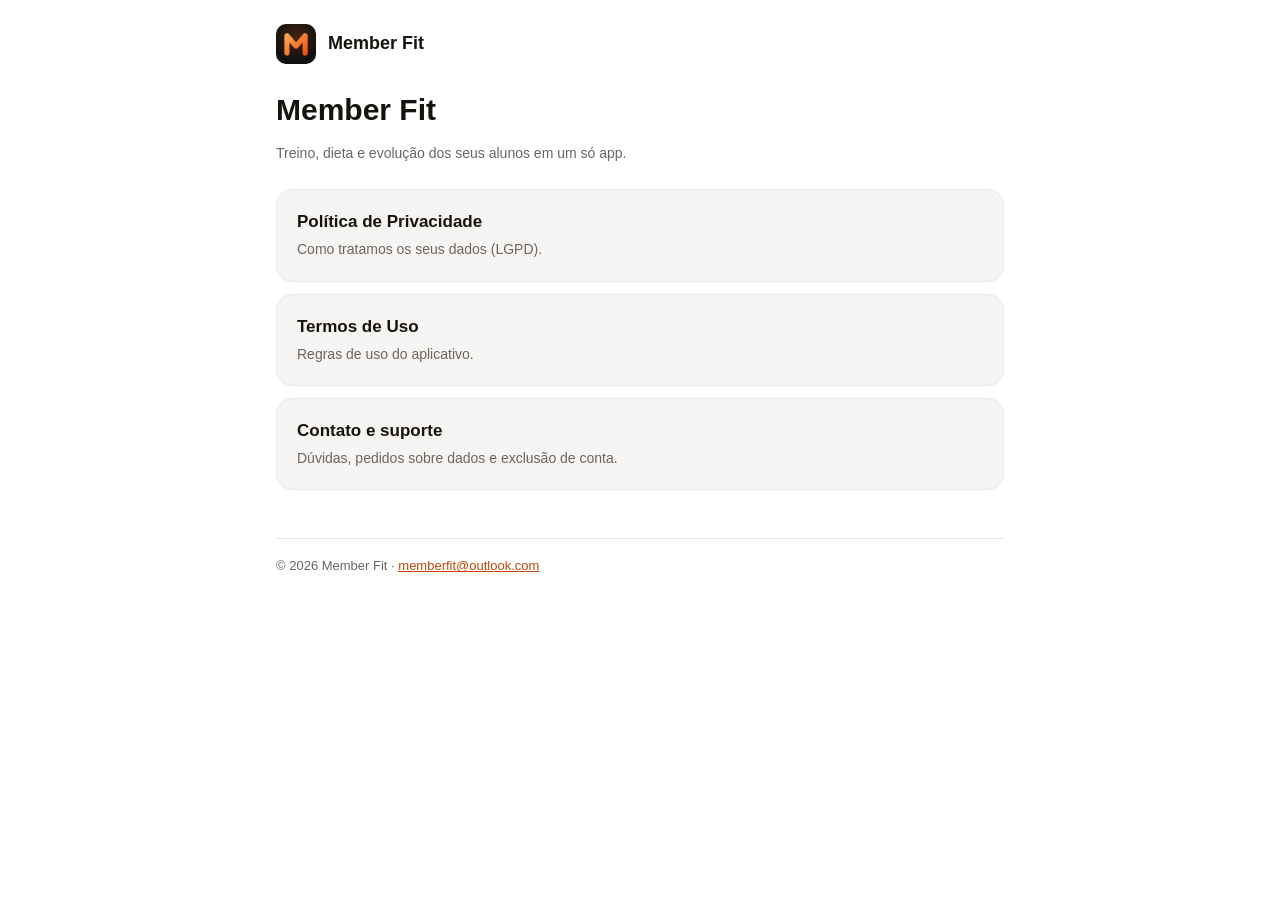
==== index.html @ 859892b5 "Add files via upload" ====
<!doctype html>
<html lang="pt-BR">
<head>
<meta charset="utf-8">
<meta name="viewport" content="width=device-width, initial-scale=1">
<title>Member Fit</title>
<meta name="description" content="Member Fit — treino, dieta e evolução dos seus alunos em um só app.">
<link rel="icon" href="/icon.png">
<link rel="stylesheet" href="/style.css">
</head>
<body>
<div class="wrap">
  <header class="top">
    <img src="/icon.png" alt="">
    <a href="/">Member Fit</a>
  </header>

  <h1>Member Fit</h1>
  <p class="muted">Treino, dieta e evolução dos seus alunos em um só app.</p>

  <div class="cards">
    <a class="card" href="/privacidade"><strong>Política de Privacidade</strong><span>Como tratamos os seus dados (LGPD).</span></a>
    <a class="card" href="/termos"><strong>Termos de Uso</strong><span>Regras de uso do aplicativo.</span></a>
    <a class="card" href="/contato"><strong>Contato e suporte</strong><span>Dúvidas, pedidos sobre dados e exclusão de conta.</span></a>
  </div>

  <footer>© 2026 Member Fit · <a href="mailto:memberfit@outlook.com">memberfit@outlook.com</a></footer>
</div>
</body>
</html>
---- style.css ----
:root {
  --bg: #ffffff;
  --surface: #f7f5f3;
  --ink: #16130f;
  --muted: #6b6560;
  --accent: #c2450b;
  --accent-soft: #fff1e7;
  --border: #ece7e2;
}
@media (prefers-color-scheme: dark) {
  :root {
    --bg: #0a0908;
    --surface: #17140f;
    --ink: #f7f5f3;
    --muted: #a39c94;
    --accent: #ff8a42;
    --accent-soft: #33231a;
    --border: #2a2520;
  }
}
* { box-sizing: border-box; }
html { -webkit-text-size-adjust: 100%; }
body {
  margin: 0;
  background: var(--bg);
  color: var(--ink);
  font-family: -apple-system, BlinkMacSystemFont, "Segoe UI", Roboto, Inter, sans-serif;
  line-height: 1.65;
}
.wrap { max-width: 760px; margin: 0 auto; padding: 24px 16px 64px; }
header.top { display: flex; align-items: center; gap: 12px; margin-bottom: 28px; }
header.top img { width: 40px; height: 40px; border-radius: 10px; }
header.top a { color: var(--ink); text-decoration: none; font-weight: 700; font-size: 18px; }
nav.links { margin-left: auto; display: flex; gap: 14px; flex-wrap: wrap; font-size: 14px; }
nav.links a { color: var(--muted); font-weight: 500; }
h1 { font-size: 30px; line-height: 1.2; margin: 0 0 4px; }
h2 { font-size: 19px; margin-top: 32px; }
a { color: var(--accent); }
li { margin: 4px 0; }
.muted { color: var(--muted); font-size: 14px; }
.box { background: var(--accent-soft); border-radius: 14px; padding: 14px 18px; }
.cards { display: grid; gap: 12px; margin-top: 24px; }
.card {
  display: block; padding: 18px 20px; border-radius: 16px; background: var(--surface);
  border: 1px solid var(--border); color: var(--ink); text-decoration: none;
}
.card strong { display: block; font-size: 17px; }
.card span { color: var(--muted); font-size: 14px; }
.email {
  display: inline-block; margin: 8px 0 4px; padding: 12px 20px; border-radius: 999px;
  background: var(--ink); color: var(--bg); text-decoration: none; font-weight: 600; word-break: break-all;
}
footer { margin-top: 48px; padding-top: 16px; border-top: 1px solid var(--border); font-size: 13px; color: var(--muted); }
@media (max-width: 480px) {
  nav.links { width: 100%; margin-left: 0; }
  header.top { flex-wrap: wrap; }
  h1 { font-size: 26px; }
}
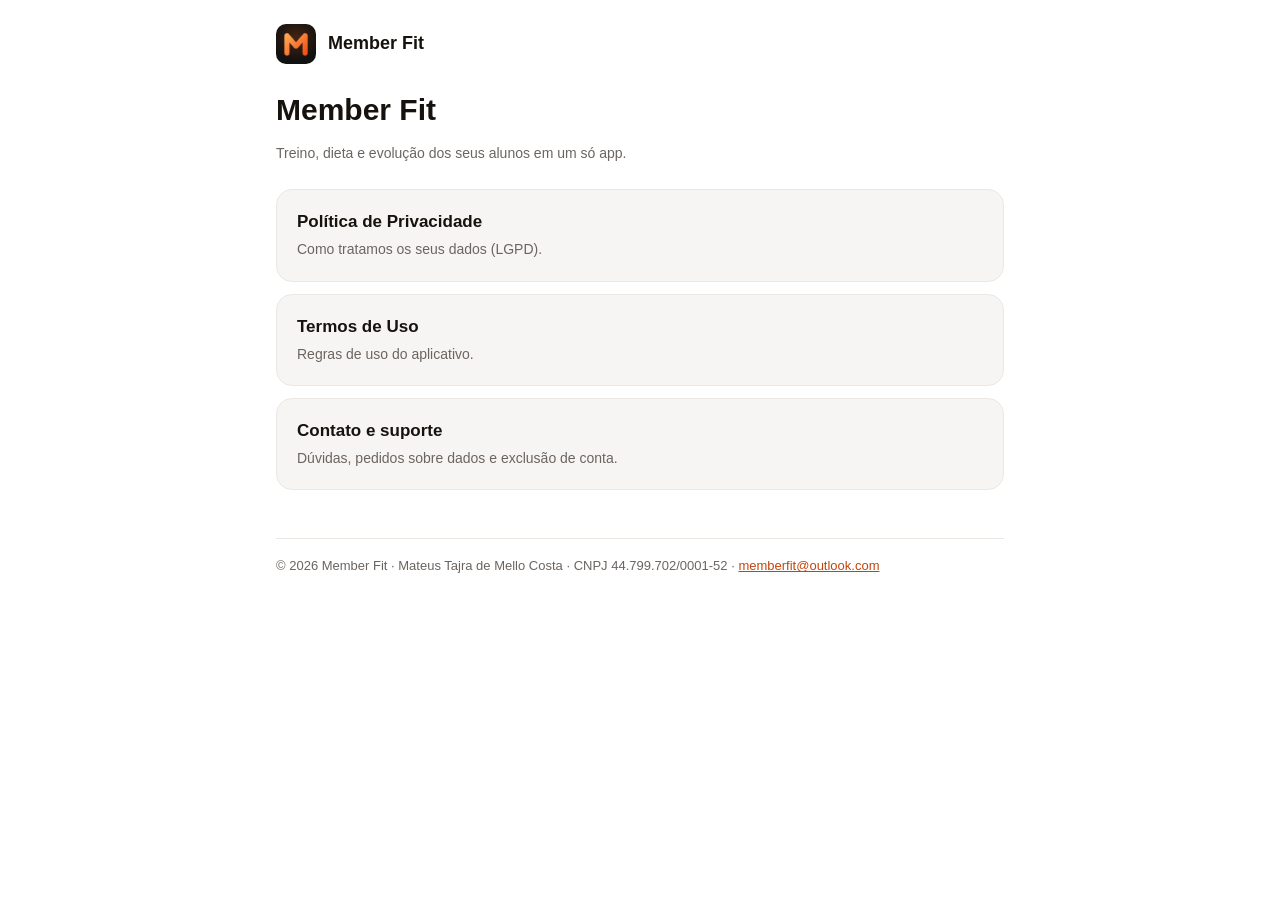
==== commit a7455fdc: "Add files via upload" ====
--- a/index.html
+++ b/index.html
@@ -24,7 +24,7 @@
     <a class="card" href="/contato"><strong>Contato e suporte</strong><span>Dúvidas, pedidos sobre dados e exclusão de conta.</span></a>
   </div>
 
-  <footer>© 2026 Member Fit · <a href="mailto:memberfit@outlook.com">memberfit@outlook.com</a></footer>
+  <footer>© 2026 Member Fit · Mateus Tajra de Mello Costa · CNPJ 44.799.702/0001-52 · <a href="mailto:memberfit@outlook.com">memberfit@outlook.com</a></footer>
 </div>
 </body>
 </html>
